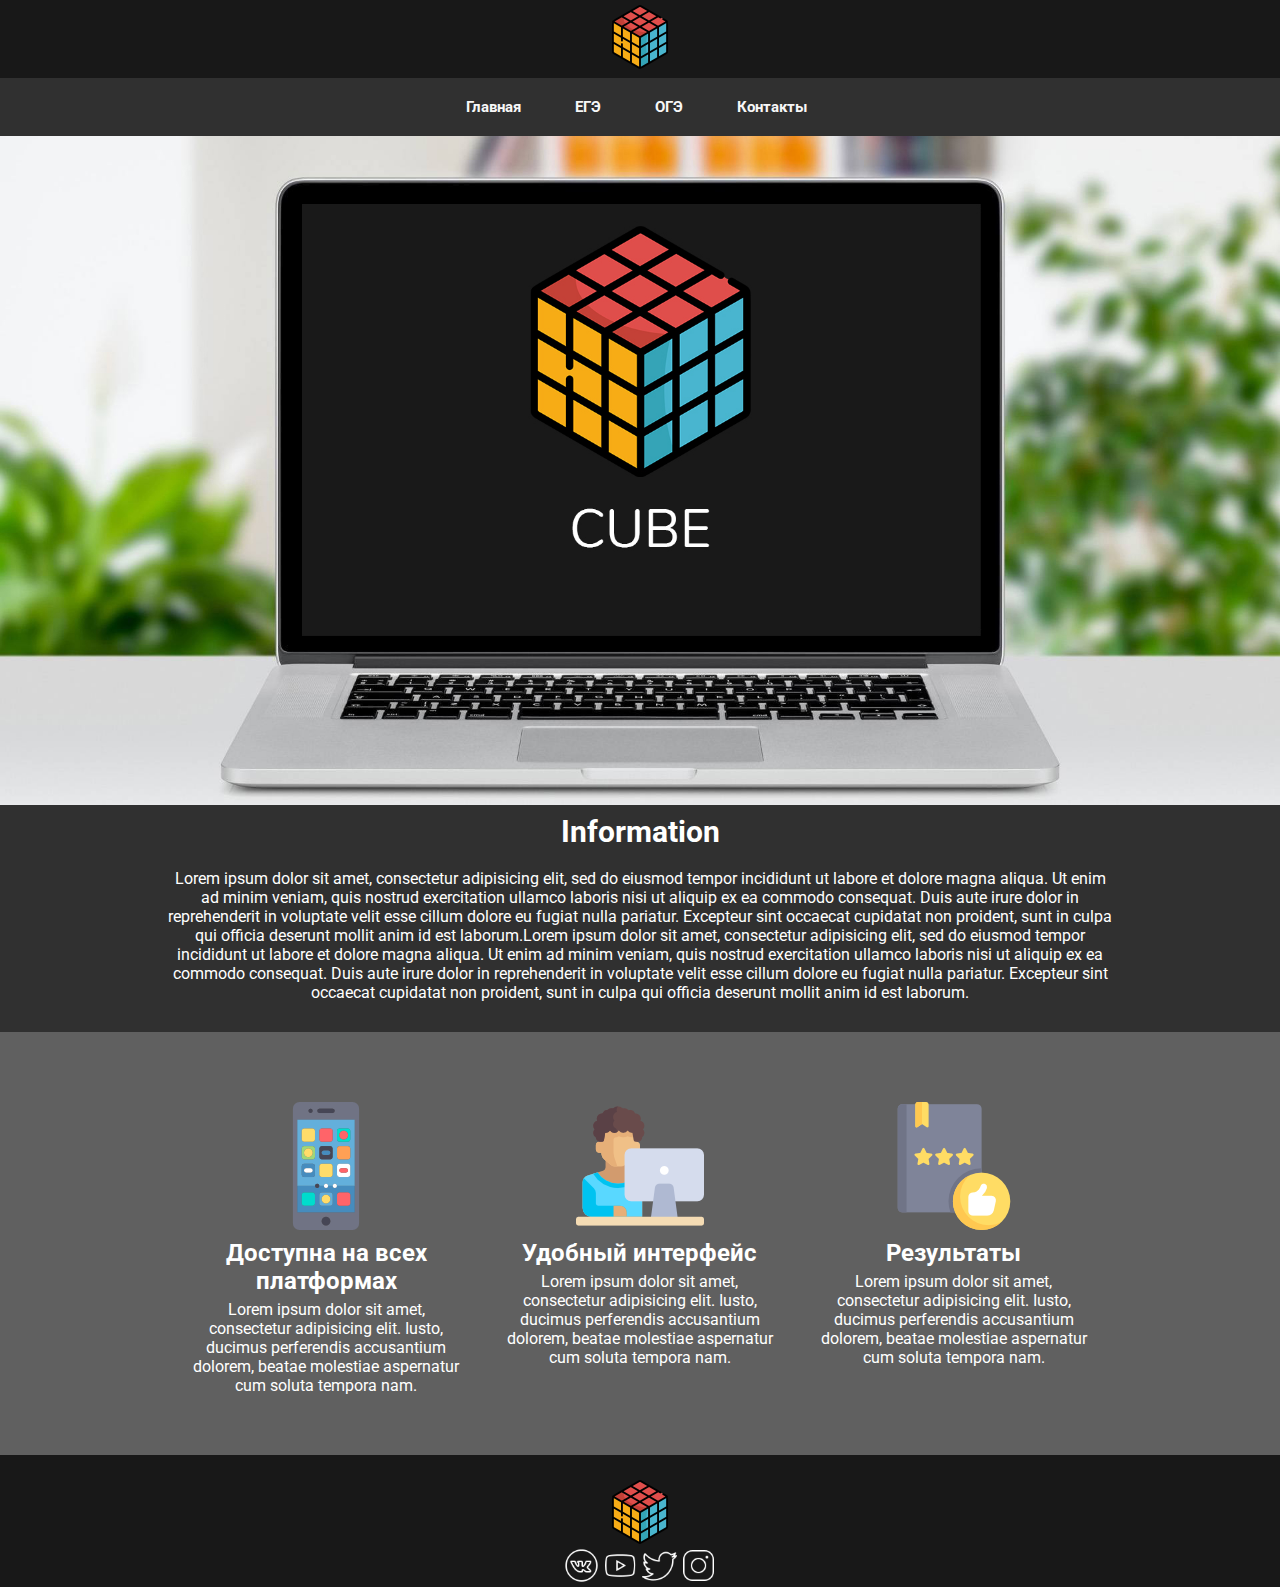
==== contact.html @ 373154f4 "global update" ====
<!DOCTYPE html>
<html lang="en">
<head>
  <meta charset="UTF-8">
  <link rel="shortcut icon" href="img/rubikicon.png" type="image/png">
  <link rel="stylesheet" href="css/style.css">
  <link href="https://fonts.googleapis.com/css?family=Roboto:400,500,700&amp;subset=cyrillic" rel="stylesheet">
  <title>SITEGROUND</title>
</head>
<body>
  <header>
    <div class="logo">
      <a href="index.html"><img src="img/rubikm.png" alt="logo" class="menulogo"></a>
    </div>
    <nav>
      <div class="navmenu" id="mynavmenu">
        <a href="index.html">Главная</a>
        <a href="ege.html">ЕГЭ</a>
        <a href="oge.html">ОГЭ</a>
        <a href="contact.html">Контакты</a>
        <a id="menu" href="#" class="icon"><img src="img/menu.png" alt=""></a>
      </div>
    </nav>
  </header>
<main>
  <img src="img/backgroundimg.jpg" alt="" class="mw-100">
  <div class="textmaininfo">Information</div>
  <div class="textinfomid">
  <p class="textinfo">Lorem ipsum dolor sit amet, consectetur adipisicing elit, sed do eiusmod tempor incididunt ut labore et dolore magna aliqua. Ut enim ad minim veniam, quis nostrud exercitation ullamco laboris nisi ut aliquip ex ea commodo consequat. Duis aute irure dolor in reprehenderit in voluptate velit esse cillum dolore eu fugiat nulla pariatur. Excepteur sint occaecat cupidatat non proident, sunt in culpa qui officia deserunt mollit anim id est laborum.Lorem ipsum dolor sit amet, consectetur adipisicing elit, sed do eiusmod tempor incididunt ut labore et dolore magna aliqua. Ut enim ad minim veniam, quis nostrud exercitation ullamco laboris nisi ut aliquip ex ea commodo consequat. Duis aute irure dolor in reprehenderit in voluptate velit esse cillum dolore eu fugiat nulla pariatur. Excepteur sint occaecat cupidatat non proident, sunt in culpa qui officia deserunt mollit anim id est laborum.</p>
  </div>
<div class="advnc_container">
   <div class="advnc">
     <div class="advnc_item">
       <img src="img/smartphone.png" alt="">
       <h2>Доступна на всех платформах</h2>
       <p>Lorem ipsum dolor sit amet, consectetur adipisicing elit. Iusto, ducimus perferendis accusantium dolorem,
         beatae molestiae aspernatur cum soluta tempora nam.</p>
     </div>
     <div class="advnc_item">
       <img src="img/studentpc.png" alt="">
       <h2>Удобный интерфейс</h2>
       <p>Lorem ipsum dolor sit amet, consectetur adipisicing elit. Iusto, ducimus perferendis accusantium dolorem,
         beatae molestiae aspernatur cum soluta tempora nam.</p>
     </div>
     <div class="advnc_item">
       <img src="img/book.png" alt="">
       <h2>Результаты</h2>
       <p>Lorem ipsum dolor sit amet, consectetur adipisicing elit. Iusto, ducimus perferendis accusantium dolorem,
         beatae molestiae aspernatur cum soluta tempora nam.</p>
     </div>
   </div>
</div>
</main>
  <footer>
   <div class="footerlogo">
     <a href="#"><img src="img/rubikm.png" alt=""></a>
   </div>
   <div class="social">
     <a href=""><img src="img/vk.png" alt=""></a>
     <a href=""><img src="img/yt.png" alt=""></a>
     <a href=""><img src="img/twitter.png" alt=""></a>
     <a href=""><img src="img/insta.png" alt=""></a>
   </div>
 </footer>
---- css/style.css ----
*{
  padding: 0;
  margin: 0;
}
a{
  text-decoration: none;
}
li{
  text-decoration: none;
  list-style: none;
}
body{
  font-family: 'Roboto', sans-serif;
  color: white;
  background-color: #303030;
}
.logo{
  background: #181818;
  width: 100%;
  display: flex;
  justify-content: center;
}
.menulogo{
  padding: 5px 0px;
  max-width: 100%;
  box-sizing: border-box;
}
nav{
  margin: auto;
  width: 400px;
  height: 38px;
}
.navmenu{
  border-color: white;
  font-size: 14px;
  margin-top: 20px;
}
.navmenu a{
  font-weight: bolder;
  color: #f7f7f7;
  text-align: center;
  padding: 20px 25.5px;
  font-size: 15px;
  -webkit-transition: all 0.6s ease;;
  -moz-transition: all 0.6s ease;;
  -o-transition: all 0.6s ease;;
  transition: all 0.6s ease;
}
.navmenu a:hover{
  color: #181818;
  background-color:#f7f7f7;
}
.navmenu .icon{
  display: none;
}
.mw-100{
  max-width: 100%;
}
.mw-50{
  padding: 5px 0px;
  max-width: 100%;
  box-sizing: border-box;
}
.advnc_container{
  padding-bottom: 60px;
  display: flex;
  justify-content: center;
  background-color: #606060;
}
.advnc{
  padding-top: 40px;
  width: 70%;
  display: flex;
  justify-content: space-between;
  text-align: center;
  flex-wrap: wrap;
}
.advnc_item{
  padding-top: 30px;
  width: 30%;
}
.advnc_container1{
  display: flex;
  justify-content: center;
  margin-bottom: 60px;
}
.advnc1{
  padding-top: 40px;
  width: 70%;
  display: flex;
  justify-content: space-between;
  text-align: center;
  flex-wrap: wrap;
  flex-direction: column;
}
.advnc_item1{
  width: 100%;
}
h2{
  margin: 5px 0px;
}
footer{
  width: 100%;
  height: auto;
  background: #181818;
  margin: 0 auto;
  text-align: center;
  padding-top: 25px;
}
.social a img{
  width: 35px;
  height: 35px;
}
.tab-item a{
  color: #f7f7f7;
  text-align: center;
  height: 100px;
  width: 205px;
}
.tab-item{
  text-align: center;
  height: 100px;
  width: 205px;
  background-color: #3d3d3d;
  line-height: 100px;
  -webkit-transition: all 0.6s ease;;
  -moz-transition: all 0.6s ease;;
  -o-transition: all 0.6s ease;;
  transition: all 0.6s ease;
}
.tab{

  width: 850px;
  margin: auto;
  display: flex;
  flex-wrap: wrap;
}
.tab-item:hover{
  box-shadow: inset 0 0 0 60px #f7f7f7;
}
.tab-item:hover a{
  color: #3d3d3d;
}
.work{
   background-color: #3d3d3d;
}
.textinfo{
  text-align: center;
  padding: 15px 0px;
}
.textmaininfo{
  text-align: center;
  font-size: 30px;
  font-weight: bold;
  margin: 5px 0px;
}
.textinfomid{
  width: 950px;
  margin: auto;
  margin-bottom: 15px;
}
@media screen and (max-device-width: 768px) {
.navmenu a:not(:first-child){
  display: none;
  }
  .navmenu a:hover{
    border-bottom: none;
    border-top: none;
    background: #838487;
  }
  .navmenu a.icon{
    float: right;
     margin-top: -15px;
    display: block;
    color: black;
  }
  nav{
    width: 100%;
    height: 100px;
  }
  .navmenu.responsive{
    position: relative;
  }
  .navmenu.responsive a.icon{
    position: absolute;
    right: 0;
    top: 0;
  }
  .navmenu.responsive a {
    float: none;
    display: block;
    text-align: left;
  }
  .mw-100{
    margin-top: 80px;
  }
  .advnc_item{
    width: 45%;
  }
  .tab{
    width: 100%;
    margin: auto;
    display: flex;
    flex-wrap: wrap;
  }
  .tab-item{
    text-align: center;
    height: 300px;
    width: 410px;
    background-color: black;
    line-height: 300px;
  }
  .tab-item a{
    font-size: 30px;
  }
}
@media screen and (max-device-width: 420px) {
  .advnc{
    flex-direction: column;
  }
  .advnc_item{
    width: 100%;
  }
}
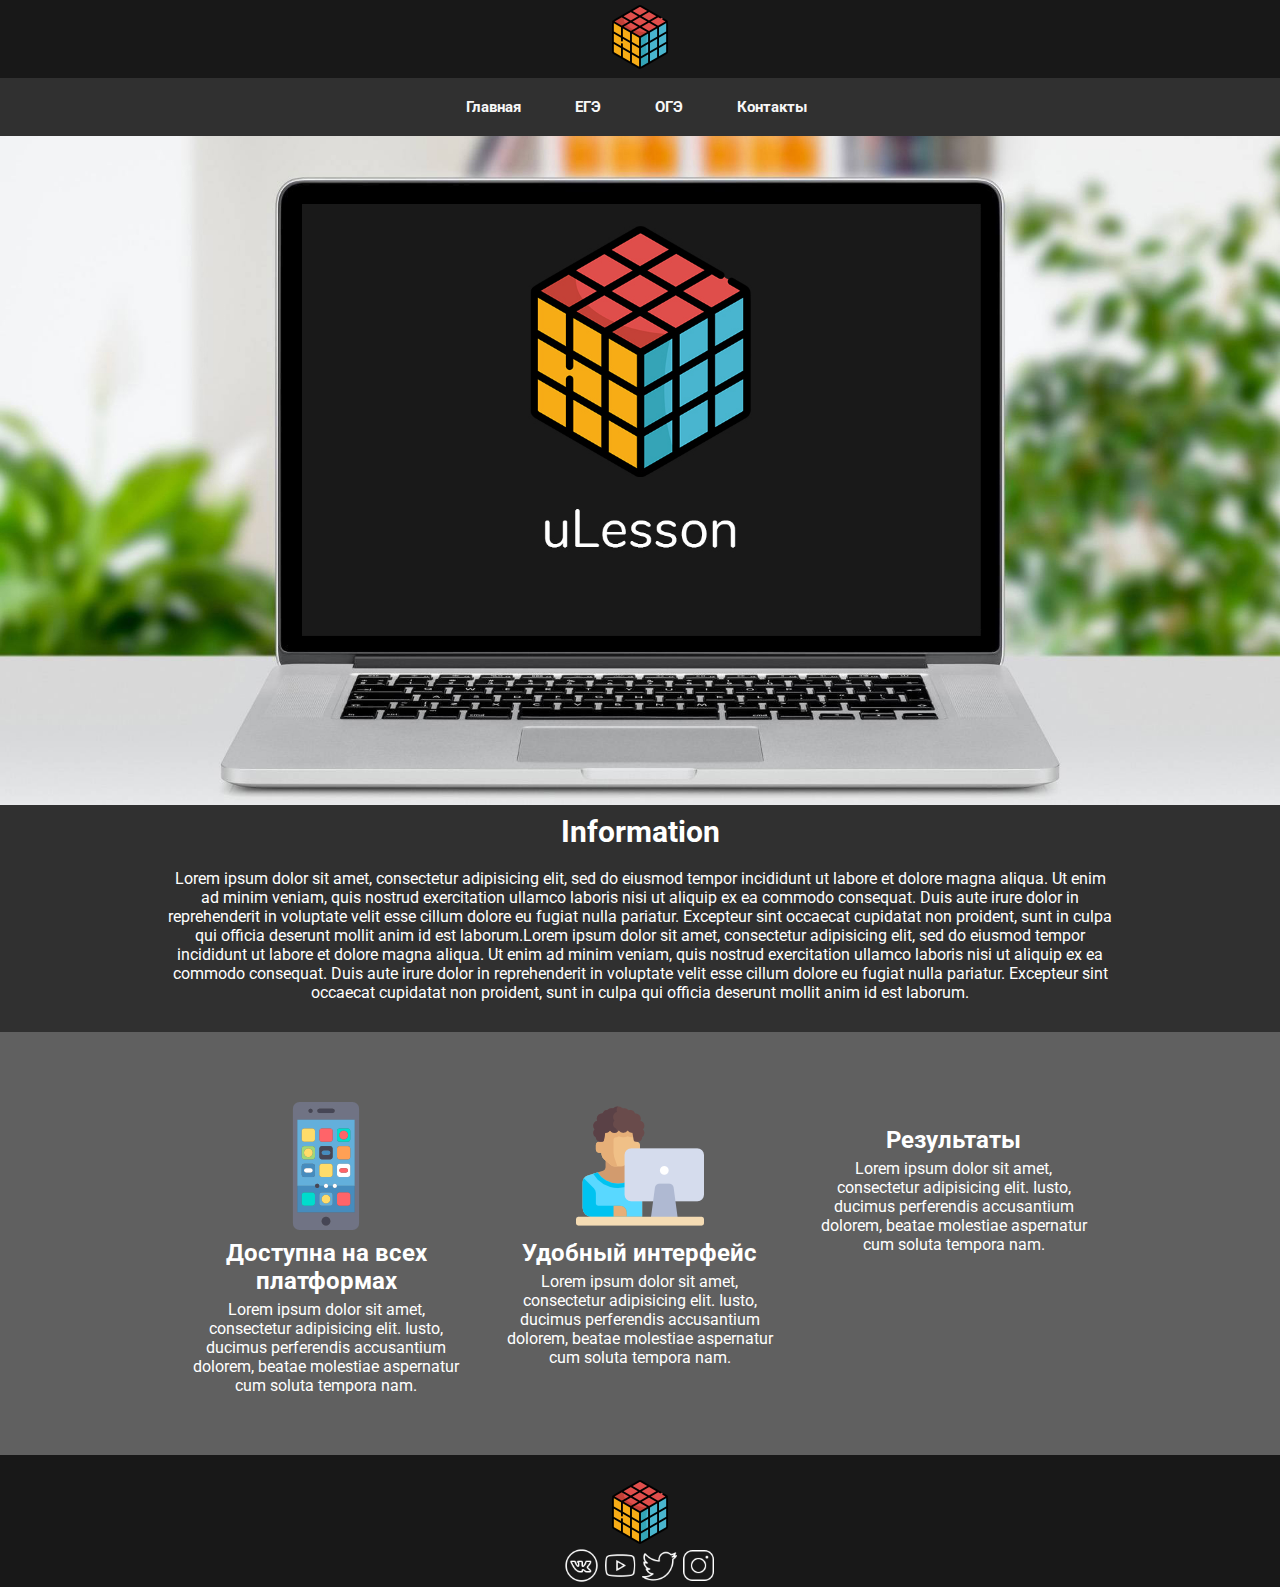
==== commit dee2389c: "456" ====
--- a/contact.html
+++ b/contact.html
@@ -5,7 +5,7 @@
   <link rel="shortcut icon" href="img/rubikicon.png" type="image/png">
   <link rel="stylesheet" href="css/style.css">
   <link href="https://fonts.googleapis.com/css?family=Roboto:400,500,700&amp;subset=cyrillic" rel="stylesheet">
-  <title>SITEGROUND</title>
+  <title>Контакты</title>
 </head>
 <body>
   <header>
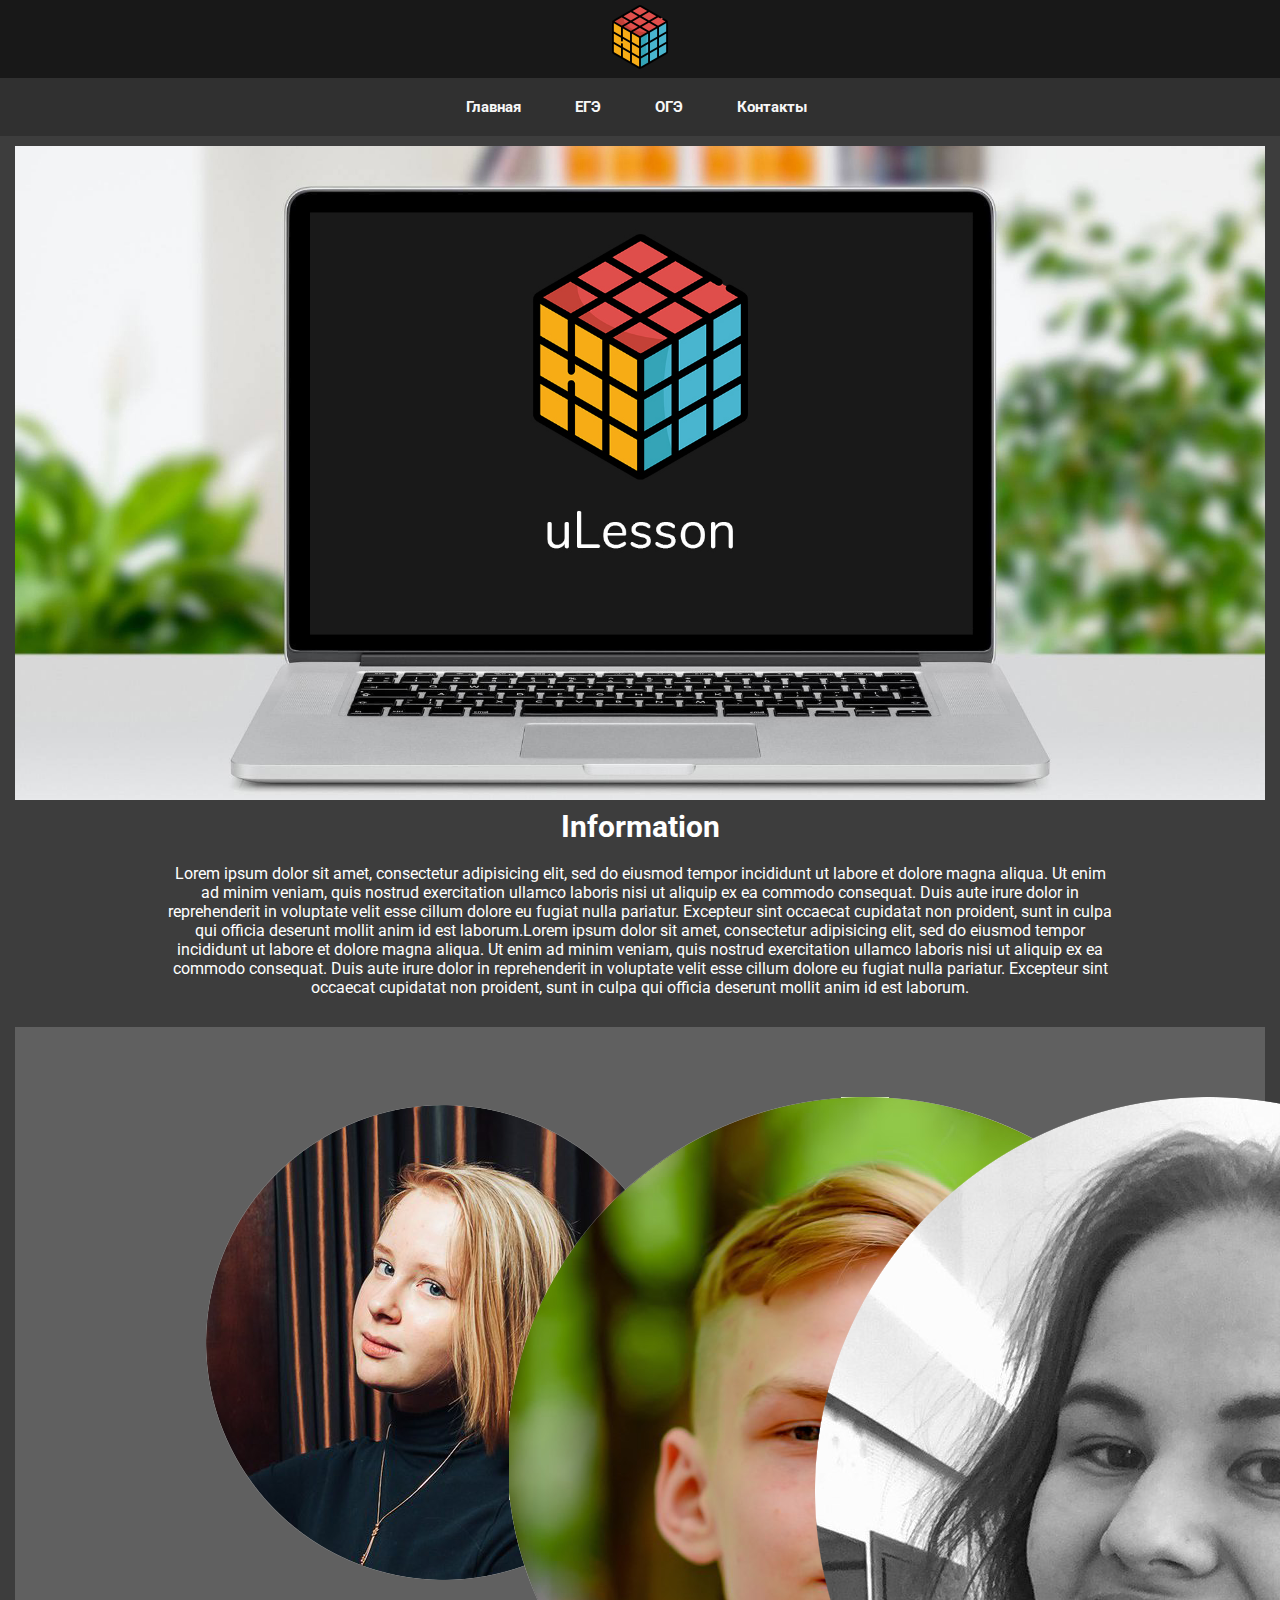
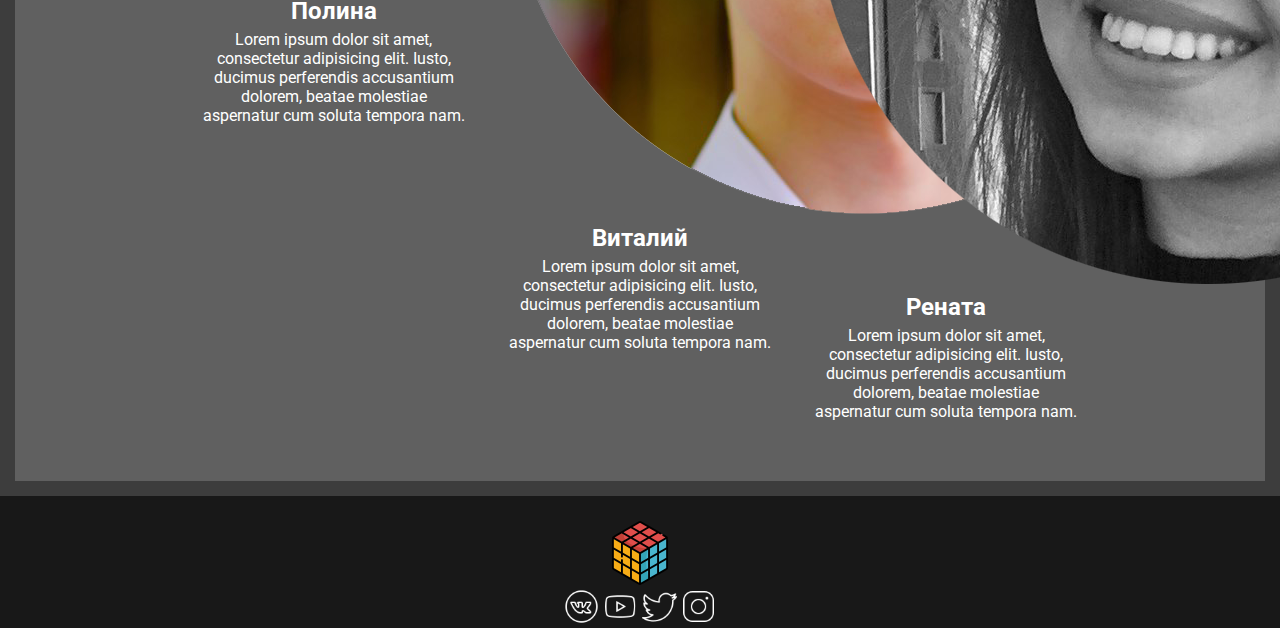
==== commit f3b4a132: "4862" ====
--- a/contact.html
+++ b/contact.html
@@ -31,20 +31,20 @@
 <div class="advnc_container">
    <div class="advnc">
      <div class="advnc_item">
-       <img src="img/smartphone.png" alt="">
-       <h2>Доступна на всех платформах</h2>
+       <img src="img/pol.png" alt="" class="imgcontact">
+       <h2>Полина</h2>
        <p>Lorem ipsum dolor sit amet, consectetur adipisicing elit. Iusto, ducimus perferendis accusantium dolorem,
          beatae molestiae aspernatur cum soluta tempora nam.</p>
      </div>
      <div class="advnc_item">
-       <img src="img/studentpc.png" alt="">
-       <h2>Удобный интерфейс</h2>
+       <img src="img/vit.png" alt="" class="imgcontact">
+       <h2>Виталий</h2>
        <p>Lorem ipsum dolor sit amet, consectetur adipisicing elit. Iusto, ducimus perferendis accusantium dolorem,
          beatae molestiae aspernatur cum soluta tempora nam.</p>
      </div>
      <div class="advnc_item">
-       <img src="img/book.png" alt="">
-       <h2>Результаты</h2>
+       <img src="img/ren.png" alt="" class="imgcontact">
+       <h2>Рената</h2>
        <p>Lorem ipsum dolor sit amet, consectetur adipisicing elit. Iusto, ducimus perferendis accusantium dolorem,
          beatae molestiae aspernatur cum soluta tempora nam.</p>
      </div>
--- a/css/style.css
+++ b/css/style.css
@@ -159,6 +159,31 @@
   margin: auto;
   margin-bottom: 15px;
 }
+.taskpadbot{
+  padding-bottom: 15px;
+}
+ol{
+  margin-left: 18px;
+}
+.fig{
+  text-align: center;
+}
+td{
+  border: 1px solid white;
+  width: 50px;
+}
+th{
+  border: 1px solid white;
+}
+main{
+  padding:10px 15px 15px 15px;
+  background-color: #3d3d3d;
+}
+table{
+  border-spacing: 0 0;
+  text-align: center;
+  margin: auto;
+}
 @media screen and (max-device-width: 768px) {
 .navmenu a:not(:first-child){
   display: none;
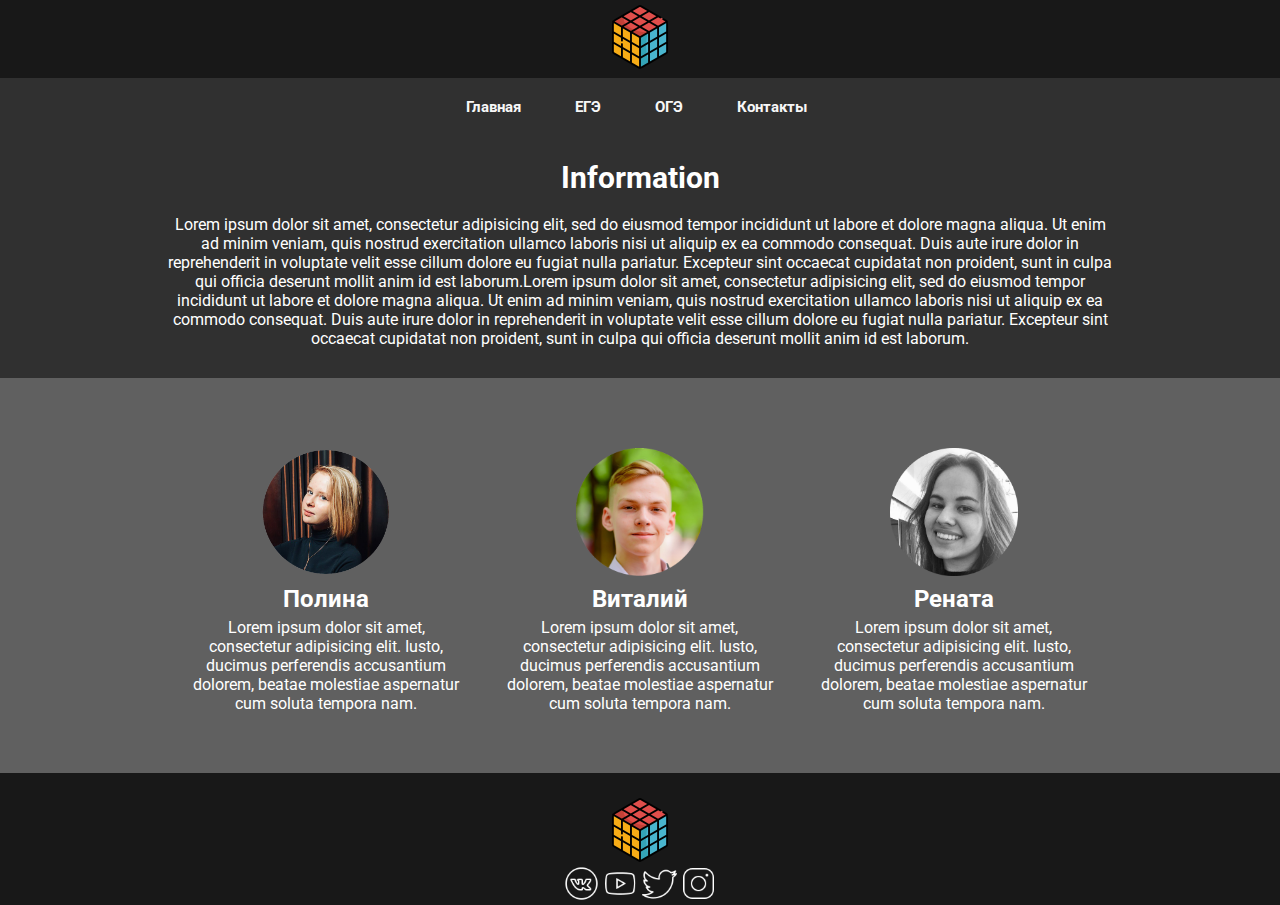
==== commit 830311ec: "159" ====
--- a/contact.html
+++ b/contact.html
@@ -23,7 +23,7 @@
     </nav>
   </header>
 <main>
-  <img src="img/backgroundimg.jpg" alt="" class="mw-100">
+  <img src="img/volonter.jpg" alt="" class="mw-100">
   <div class="textmaininfo">Information</div>
   <div class="textinfomid">
   <p class="textinfo">Lorem ipsum dolor sit amet, consectetur adipisicing elit, sed do eiusmod tempor incididunt ut labore et dolore magna aliqua. Ut enim ad minim veniam, quis nostrud exercitation ullamco laboris nisi ut aliquip ex ea commodo consequat. Duis aute irure dolor in reprehenderit in voluptate velit esse cillum dolore eu fugiat nulla pariatur. Excepteur sint occaecat cupidatat non proident, sunt in culpa qui officia deserunt mollit anim id est laborum.Lorem ipsum dolor sit amet, consectetur adipisicing elit, sed do eiusmod tempor incididunt ut labore et dolore magna aliqua. Ut enim ad minim veniam, quis nostrud exercitation ullamco laboris nisi ut aliquip ex ea commodo consequat. Duis aute irure dolor in reprehenderit in voluptate velit esse cillum dolore eu fugiat nulla pariatur. Excepteur sint occaecat cupidatat non proident, sunt in culpa qui officia deserunt mollit anim id est laborum.</p>
--- a/css/style.css
+++ b/css/style.css
@@ -175,7 +175,7 @@
 th{
   border: 1px solid white;
 }
-main{
+.varik{
   padding:10px 15px 15px 15px;
   background-color: #3d3d3d;
 }
@@ -183,6 +183,10 @@
   border-spacing: 0 0;
   text-align: center;
   margin: auto;
+}
+.imgcontact{
+  width: 128px;
+  height: 128px;
 }
 @media screen and (max-device-width: 768px) {
 .navmenu a:not(:first-child){
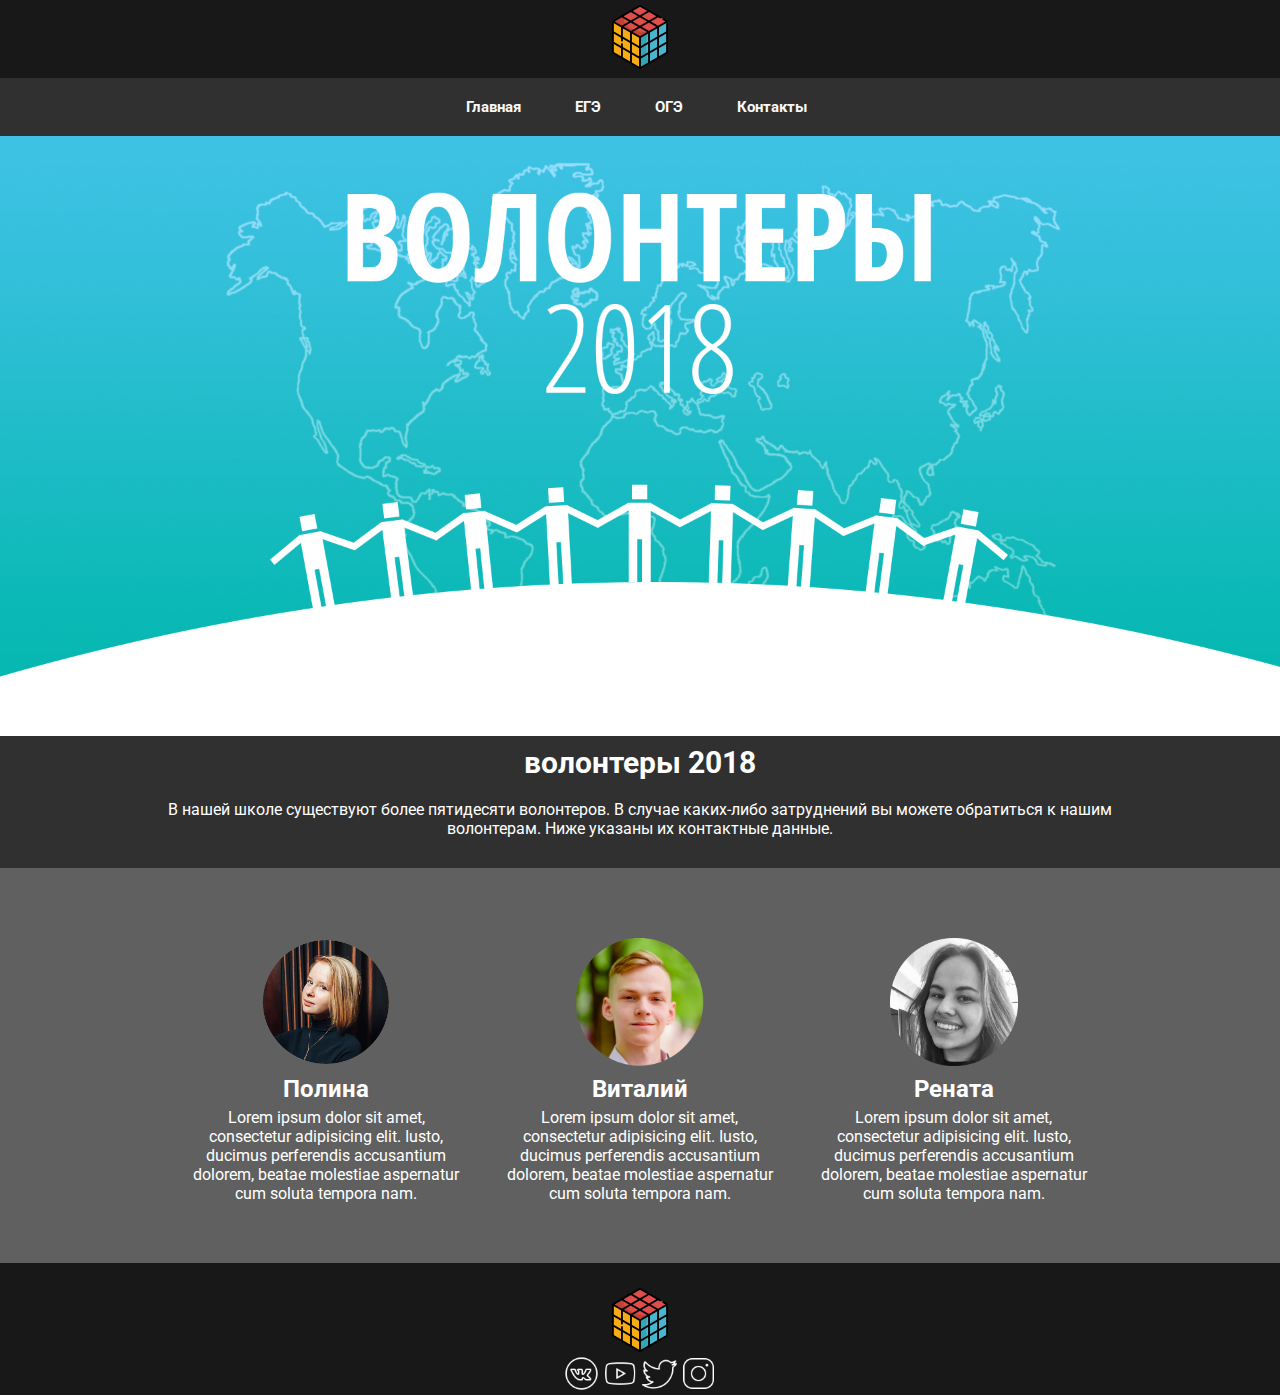
==== commit 63d5bf64: "789" ====
--- a/contact.html
+++ b/contact.html
@@ -24,9 +24,9 @@
   </header>
 <main>
   <img src="img/volonter.jpg" alt="" class="mw-100">
-  <div class="textmaininfo">Information</div>
+  <div class="textmaininfo">волонтеры 2018</div>
   <div class="textinfomid">
-  <p class="textinfo">Lorem ipsum dolor sit amet, consectetur adipisicing elit, sed do eiusmod tempor incididunt ut labore et dolore magna aliqua. Ut enim ad minim veniam, quis nostrud exercitation ullamco laboris nisi ut aliquip ex ea commodo consequat. Duis aute irure dolor in reprehenderit in voluptate velit esse cillum dolore eu fugiat nulla pariatur. Excepteur sint occaecat cupidatat non proident, sunt in culpa qui officia deserunt mollit anim id est laborum.Lorem ipsum dolor sit amet, consectetur adipisicing elit, sed do eiusmod tempor incididunt ut labore et dolore magna aliqua. Ut enim ad minim veniam, quis nostrud exercitation ullamco laboris nisi ut aliquip ex ea commodo consequat. Duis aute irure dolor in reprehenderit in voluptate velit esse cillum dolore eu fugiat nulla pariatur. Excepteur sint occaecat cupidatat non proident, sunt in culpa qui officia deserunt mollit anim id est laborum.</p>
+  <p class="textinfo">В нашей школе существуют более пятидесяти волонтеров. В случае каких-либо затруднений вы можете обратиться к нашим волонтерам. Ниже указаны их контактные данные.</p>
   </div>
 <div class="advnc_container">
    <div class="advnc">
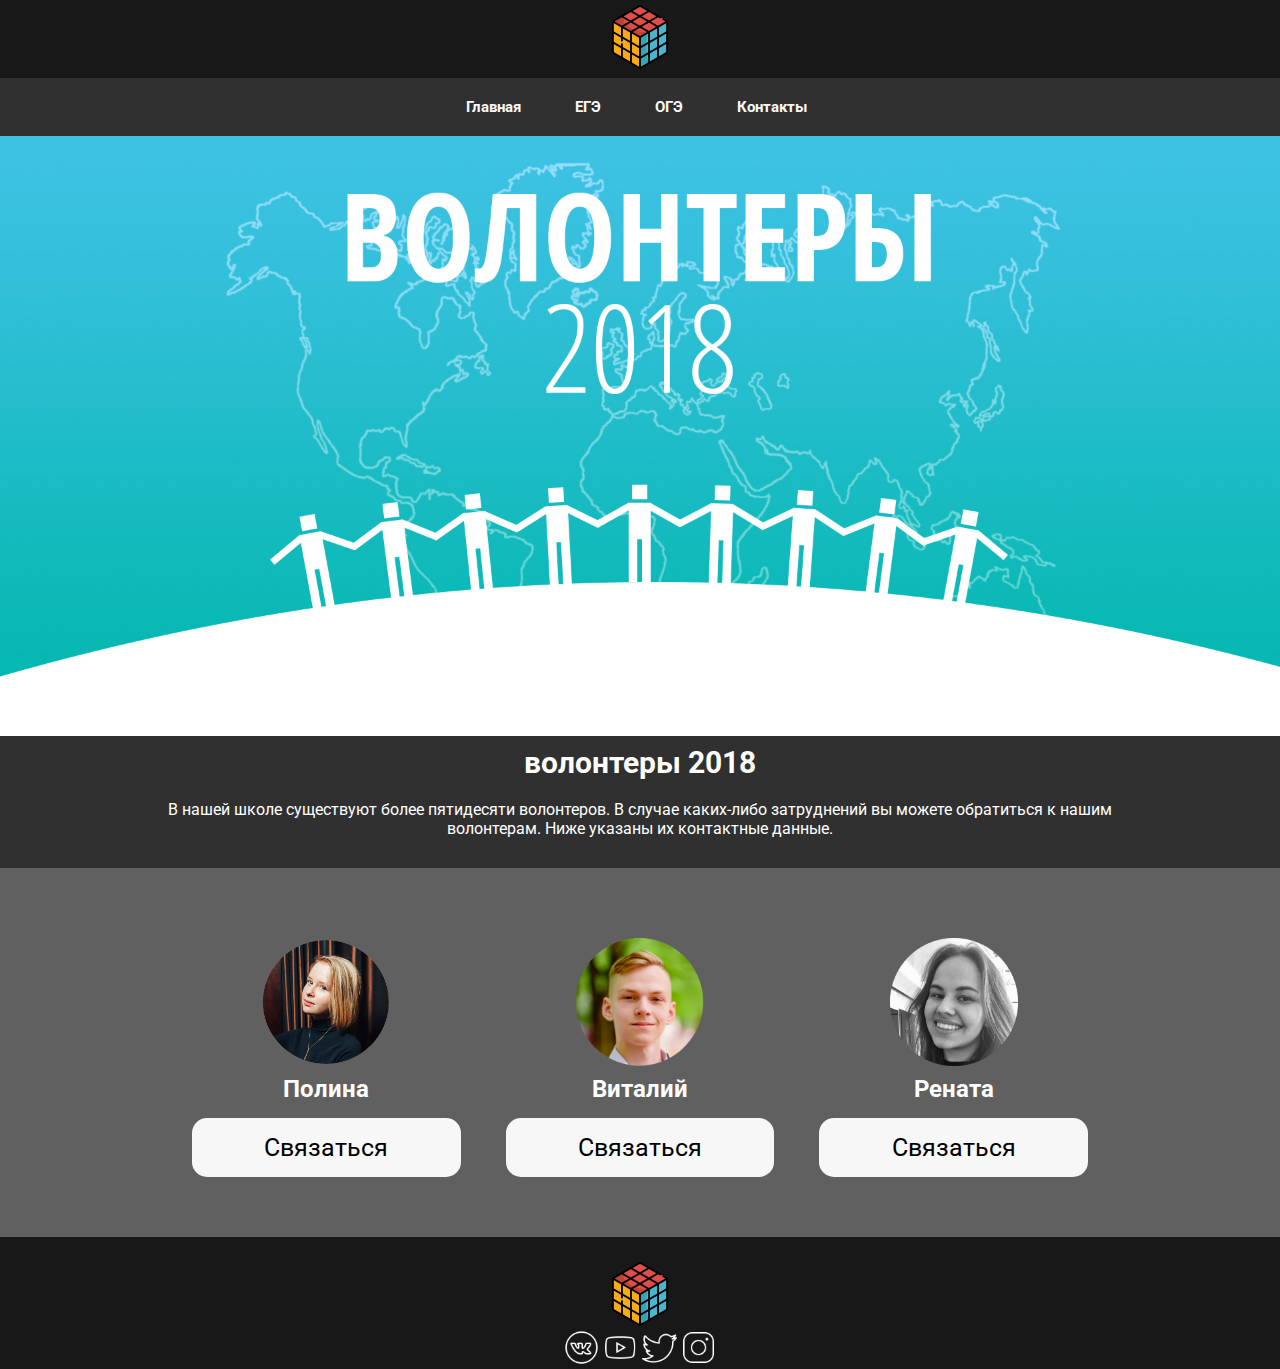
==== commit f82cdfd0: "753" ====
--- a/contact.html
+++ b/contact.html
@@ -33,20 +33,17 @@
      <div class="advnc_item">
        <img src="img/pol.png" alt="" class="imgcontact">
        <h2>Полина</h2>
-       <p>Lorem ipsum dolor sit amet, consectetur adipisicing elit. Iusto, ducimus perferendis accusantium dolorem,
-         beatae molestiae aspernatur cum soluta tempora nam.</p>
+       <div class="con_but"><a href="" >Связаться</a></div>
      </div>
      <div class="advnc_item">
        <img src="img/vit.png" alt="" class="imgcontact">
        <h2>Виталий</h2>
-       <p>Lorem ipsum dolor sit amet, consectetur adipisicing elit. Iusto, ducimus perferendis accusantium dolorem,
-         beatae molestiae aspernatur cum soluta tempora nam.</p>
+       <div class="con_but"><a href="" >Связаться</a></div>
      </div>
      <div class="advnc_item">
        <img src="img/ren.png" alt="" class="imgcontact">
        <h2>Рената</h2>
-       <p>Lorem ipsum dolor sit amet, consectetur adipisicing elit. Iusto, ducimus perferendis accusantium dolorem,
-         beatae molestiae aspernatur cum soluta tempora nam.</p>
+       <div class="con_but"><a href="" >Связаться</a></div>
      </div>
    </div>
 </div>
--- a/css/style.css
+++ b/css/style.css
@@ -188,6 +188,16 @@
   width: 128px;
   height: 128px;
 }
+.con_but{
+  margin-top: 15px;
+  padding: 15px 0;
+  background-color: #f7f7f7;
+  border-radius: 15px;
+}
+.con_but a{
+  font-size: 25px;
+  color: black;
+}
 @media screen and (max-device-width: 768px) {
 .navmenu a:not(:first-child){
   display: none;
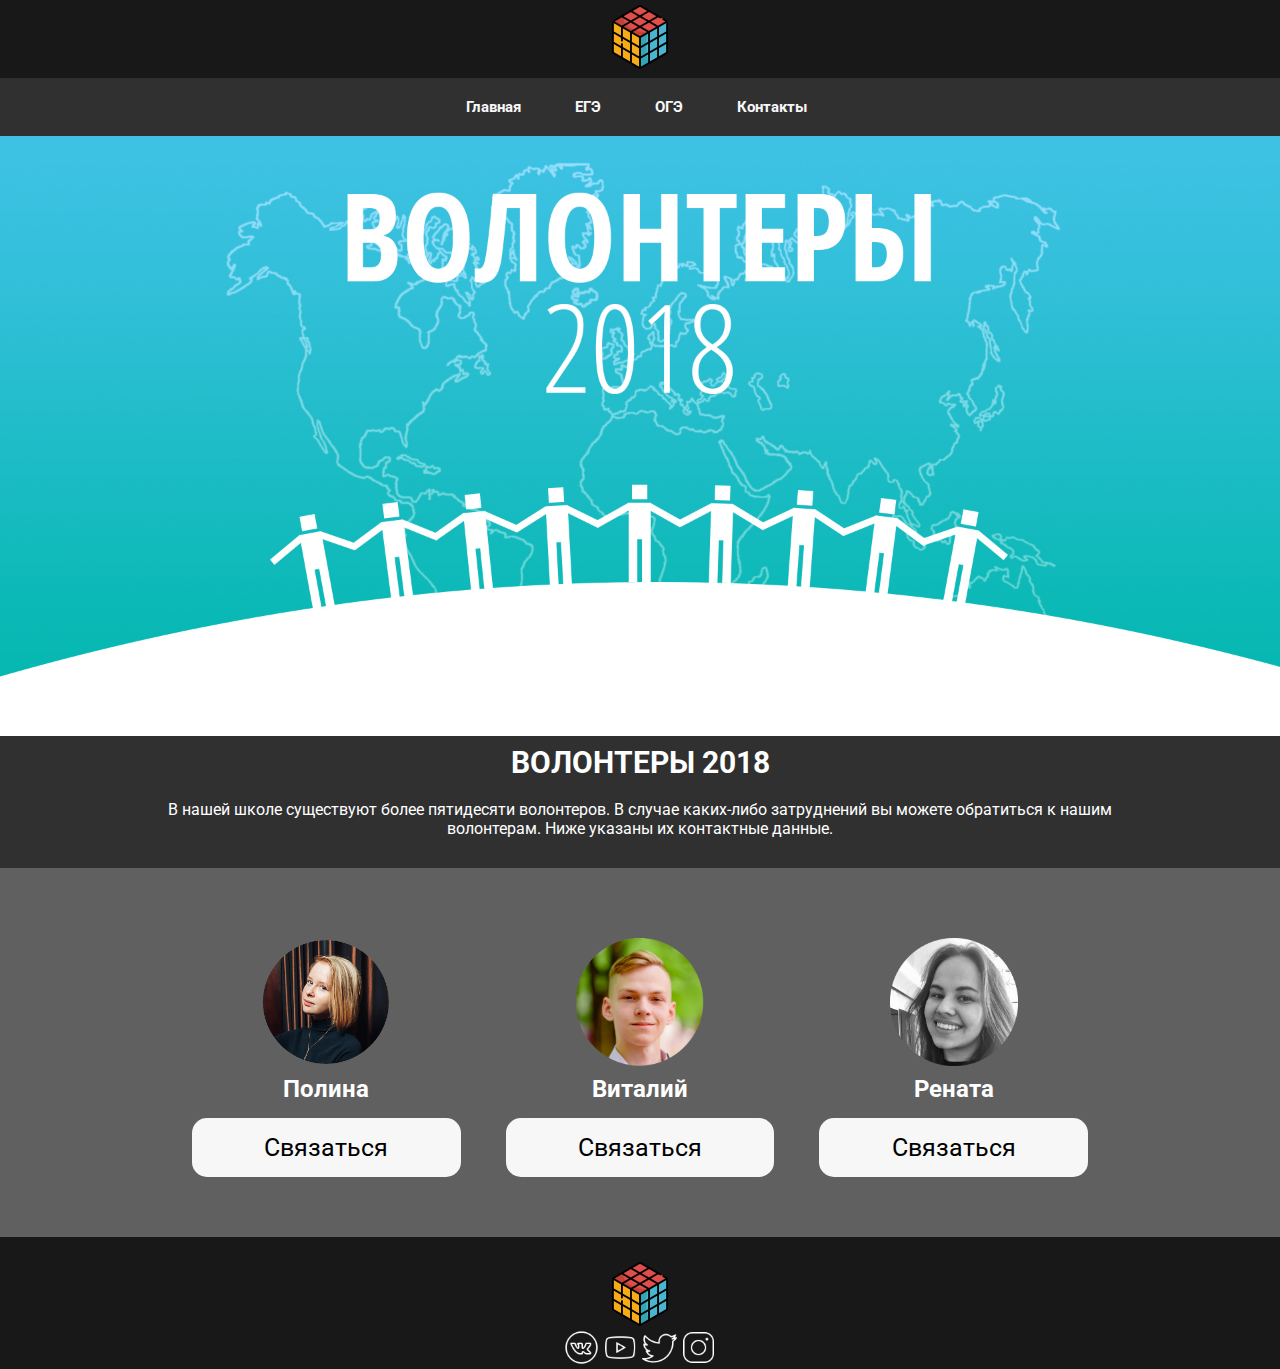
==== commit 7126b6ce: "4526" ====
--- a/contact.html
+++ b/contact.html
@@ -24,7 +24,7 @@
   </header>
 <main>
   <img src="img/volonter.jpg" alt="" class="mw-100">
-  <div class="textmaininfo">волонтеры 2018</div>
+  <div class="textmaininfo">ВОЛОНТЕРЫ 2018</div>
   <div class="textinfomid">
   <p class="textinfo">В нашей школе существуют более пятидесяти волонтеров. В случае каких-либо затруднений вы можете обратиться к нашим волонтерам. Ниже указаны их контактные данные.</p>
   </div>
